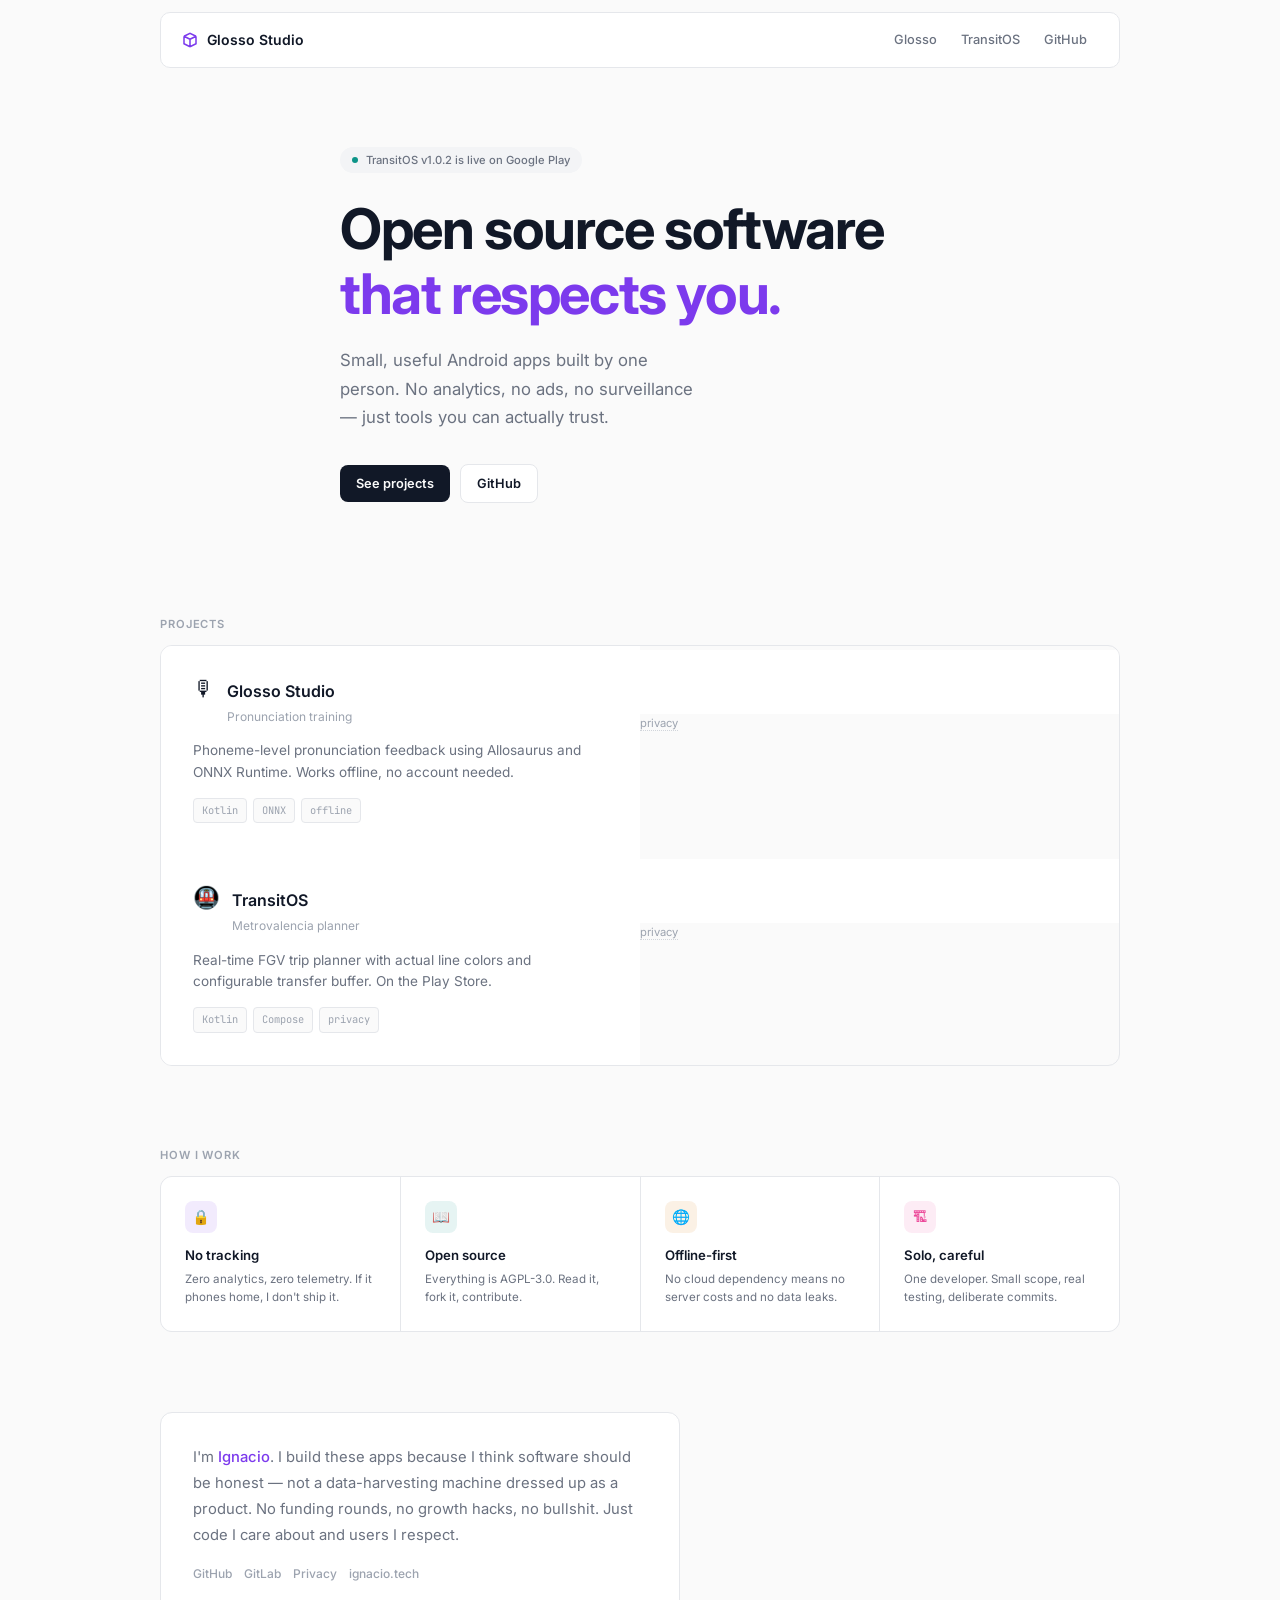
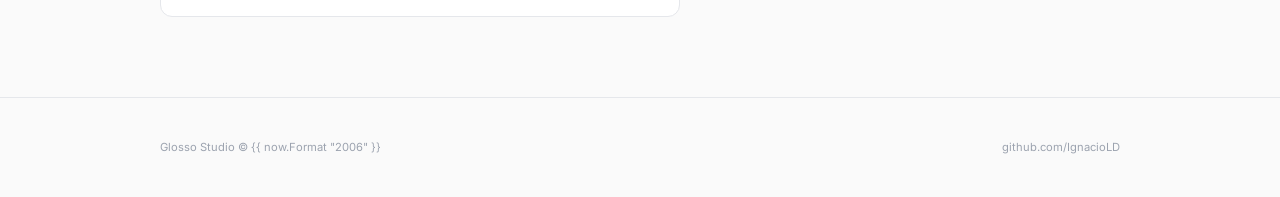
==== layouts/index.html @ 22bacb44 "Refine design: less AI-looking, more polished indie feel - Warmer color palette (warm stone dark mod" ====
<!doctype html>
<html lang="en" dir="ltr">
<head>
  <meta charset="utf-8">
  <meta name="viewport" content="width=device-width,initial-scale=1">
  <title>Glosso Studio</title>
  <meta name="description" content="Independent open-source software by IgnacioLD.">
  <link rel="preconnect" href="https://fonts.googleapis.com">
  <link rel="preconnect" href="https://fonts.gstatic.com" crossorigin>
  <link href="https://fonts.googleapis.com/css2?family=Inter:wght@400;500;550;600;700&family=JetBrains+Mono:wght@400;500&display=swap" rel="stylesheet">
  <style>
    *,*::before,*::after{box-sizing:border-box;margin:0;padding:0}
    html{scroll-behavior:smooth;-webkit-text-size-adjust:100%}
    :root{
      --bg:#fafafa;--bg2:#fff;--bg3:#f3f4f6;
      --b1:#e5e7eb;--b2:#d1d5db;
      --fg:#111827;--fg2:#6b7280;--fg3:#9ca3af;
      --purple:#7c3aed;--purple2:#6d28d9;--teal:#0d9488;--amber:#d97706;
    }
    @media(prefers-color-scheme:dark){
      :root{--bg:#0c0a09;--bg2:#1c1917;--bg3:#292524;--b1:#292524;--b2:#44403c;--fg:#fafaf9;--fg2:#a8a29e;--fg3:#78716c}
    }

    body{
      font-family:'Inter',system-ui,sans-serif;
      background:var(--bg);color:var(--fg);
      line-height:1.65;-webkit-font-smoothing:antialiased;
    }
    ::selection{background:var(--purple);color:#fff}
    a{color:inherit;text-decoration:none}

    /* ---- nav ---- */
    .nav-bar{position:fixed;top:0;left:0;right:0;z-index:100;padding:0 1.5rem;pointer-events:none}
    .nav-bar>*{pointer-events:auto}
    .nav-inner{max-width:960px;margin:0 auto;display:flex;align-items:center;justify-content:space-between;height:56px;margin-top:.75rem;padding:0 1.25rem;background:var(--bg2);border:1px solid var(--b1);border-radius:.625rem}
    .nav-home{display:flex;align-items:center;gap:.5rem;font-weight:600;font-size:.875rem;color:var(--fg)}
    .nav-home svg{width:18px;height:18px;color:var(--purple)}
    .nav-links{display:flex;align-items:center;gap:0}
    .nav-links a{padding:.375rem .75rem;font-size:.8rem;color:var(--fg2);transition:color .15s;font-weight:500}
    .nav-links a:hover{color:var(--fg)}

    /* ---- hero ---- */
    .hero{padding:9rem 1.5rem 5rem}
    .hero-inner{max-width:600px;margin:0 auto}
    .hero h1{font-size:clamp(2.25rem,5vw,3.5rem);font-weight:700;letter-spacing:-.025em;line-height:1.15;margin-bottom:1.25rem;text-wrap:balance}
    .hero h1 mark{background:none;color:var(--purple)}
    .hero p{font-size:1.05rem;color:var(--fg2);max-width:460px;line-height:1.7;margin-bottom:2rem;text-wrap:balance}
    .hero-status{display:inline-flex;align-items:center;gap:.5rem;padding:.25rem .75rem;font-size:.7rem;font-weight:500;color:var(--fg2);background:var(--bg3);border-radius:99px;margin-bottom:1.5rem}
    .hero-status::before{content:'';width:6px;height:6px;border-radius:50%;background:var(--teal)}

    .btns{display:flex;align-items:center;gap:.625rem;flex-wrap:wrap}
    .btn{display:inline-flex;align-items:center;gap:.4rem;padding:.5rem 1rem;font-size:.8rem;font-weight:600;border-radius:.5rem;transition:all .15s;font-family:inherit}
    .btn-fill{background:var(--fg);color:var(--bg)}
    .btn-fill:hover{background:var(--purple);color:#fff}
    .btn-ghost{background:var(--bg2);color:var(--fg);border:1px solid var(--b1)}
    .btn-ghost:hover{border-color:var(--b2)}

    /* ---- sections ---- */
    .sec{padding:5rem 1.5rem}
    .sec-inner{max-width:960px;margin:0 auto}
    .sec-label{font-size:.7rem;font-weight:600;text-transform:uppercase;letter-spacing:.08em;color:var(--fg3);margin-bottom:.75rem}
    h2{font-size:1.75rem;font-weight:700;letter-spacing:-.015em;margin-bottom:1rem}

    /* ---- project cards ---- */
    .proj-grid{display:grid;grid-template-columns:1fr 1fr;gap:0;border:1px solid var(--b1);border-radius:.75rem;overflow:hidden}
    .proj-card{background:var(--bg2);padding:2rem;transition:background .2s;display:flex;flex-direction:column;gap:.875rem}
    .proj-card:hover{background:var(--bg3)}
    .proj-card+.proj-card{border-left:1px solid var(--b1)}
    .proj-top{display:flex;align-items:flex-start;gap:.75rem}
    .proj-emoji{font-size:1.35rem;line-height:1}
    .proj-name{font-weight:600;font-size:1rem;margin-bottom:.125rem}
    .proj-tagline{font-size:.75rem;color:var(--fg3)}
    .proj-desc{font-size:.85rem;color:var(--fg2);line-height:1.6;flex:1}
    .proj-tech{display:flex;flex-wrap:wrap;gap:.375rem}
    .proj-tech span{font-family:'JetBrains Mono',monospace;font-size:.65rem;padding:.2rem .5rem;background:var(--bg);border:1px solid var(--b1);color:var(--fg3);border-radius:.25rem}

    /* ---- values ---- */
    .vals{display:grid;grid-template-columns:repeat(4,1fr);gap:1px;background:var(--b1);border:1px solid var(--b1);border-radius:.75rem;overflow:hidden}
    .val{background:var(--bg2);padding:1.5rem}
    .val-icon{width:32px;height:32px;border-radius:.5rem;display:flex;align-items:center;justify-content:center;margin-bottom:.75rem;font-size:.9rem}
    .val-purple{background:rgba(124,58,237,.1);color:var(--purple)}
    .val-teal{background:rgba(13,148,136,.1);color:var(--teal)}
    .val-amber{background:rgba(217,119,6,.1);color:var(--amber)}
    .val h4{font-size:.825rem;font-weight:600;margin-bottom:.25rem}
    .val p{font-size:.725rem;color:var(--fg2);line-height:1.55}

    /* ---- about ---- */
    .about{max-width:520px;background:var(--bg2);border:1px solid var(--b1);border-radius:.75rem;padding:2rem}
    .about p{font-size:.925rem;color:var(--fg2);line-height:1.75}
    .about a{color:var(--purple);font-weight:500}
    .about a:hover{text-decoration:underline}
    .about-links{display:flex;gap:.75rem;margin-top:1rem;flex-wrap:wrap}
    .about-links a{font-size:.75rem;color:var(--fg3);font-weight:500;transition:color .15s}
    .about-links a:hover{color:var(--fg)}

    /* ---- foot ---- */
    .foot{border-top:1px solid var(--b1);padding:2.5rem 1.5rem}
    .foot-inner{max-width:960px;margin:0 auto;display:flex;justify-content:space-between;align-items:center;flex-wrap:wrap;gap:.75rem;font-size:.7rem;color:var(--fg3)}
    .foot-inner a{transition:color .15s}
    .foot-inner a:hover{color:var(--fg)}

    @media(max-width:640px){
      .proj-grid,.vals{grid-template-columns:1fr}
      .proj-card+.proj-card{border-left:none;border-top:1px solid var(--b1)}
      .nav-links{display:none}
    }
  </style>
</head>
<body>
  <nav class="nav-bar">
    <div class="nav-inner">
      <a href="/" class="nav-home">
        <svg viewBox="0 0 24 24" fill="none" stroke="currentColor" stroke-width="2"><path d="M20 7l-8-4-8 4m16 0l-8 4m8-4v10l-8 4m0-10L4 7m8 4v10M4 7v10l8 4"/></svg>
        Glosso Studio
      </a>
      <div class="nav-links">
        <a href="/features/">Glosso</a>
        <a href="/transitos/">TransitOS</a>
        <a href="https://github.com/IgnacioLD" target="_blank" rel="noopener">GitHub</a>
      </div>
    </div>
  </nav>

  <section class="hero">
    <div class="hero-inner">
      <div class="hero-status">TransitOS v1.0.2 is live on Google Play</div>
      <h1>Open source software <mark>that respects you.</mark></h1>
      <p>Small, useful Android apps built by one person. No analytics, no ads, no surveillance — just tools you can actually trust.</p>
      <div class="btns">
        <a href="#work" class="btn btn-fill">See projects</a>
        <a href="https://github.com/IgnacioLD" class="btn btn-ghost" target="_blank" rel="noopener">GitHub</a>
      </div>
    </div>
  </section>

  <section id="work" class="sec" style="padding-top:2rem">
    <div class="sec-inner">
      <div class="sec-label">Projects</div>

      <div class="proj-grid">
        <a href="/features/" class="proj-card">
          <div class="proj-top">
            <div class="proj-emoji">&#x1f399;</div>
            <div>
              <div class="proj-name">Glosso Studio</div>
              <div class="proj-tagline">Pronunciation training</div>
            </div>
          </div>
          <p class="proj-desc">Phoneme-level pronunciation feedback using Allosaurus and ONNX Runtime. Works offline, no account needed.</p>
          <div class="proj-tech">
            <span>Kotlin</span><span>ONNX</span><span>offline</span>
          </div>
          <div style="margin-top:.25rem;font-size:.7rem;color:var(--fg3)">
            <a href="/privacy-policy/" style="color:inherit;border-bottom:1px dotted var(--b2)">privacy</a>
          </div>
        </a>

        <a href="/transitos/" class="proj-card">
          <div class="proj-top">
            <div class="proj-emoji">&#x1f687;</div>
            <div>
              <div class="proj-name">TransitOS</div>
              <div class="proj-tagline">Metrovalencia planner</div>
            </div>
          </div>
          <p class="proj-desc">Real-time FGV trip planner with actual line colors and configurable transfer buffer. On the Play Store.</p>
          <div class="proj-tech">
            <span>Kotlin</span><span>Compose</span><span>privacy</span>
          </div>
          <div style="margin-top:.25rem;font-size:.7rem;color:var(--fg3)">
            <a href="/transitos/privacy-policy/" style="color:inherit;border-bottom:1px dotted var(--b2)">privacy</a>
          </div>
        </a>
      </div>
    </div>
  </section>

  <section class="sec" style="padding-top:0">
    <div class="sec-inner">
      <div class="sec-label">How I work</div>
      <div class="vals">
        <div class="val">
          <div class="val-icon val-purple">&#x1f512;</div>
          <h4>No tracking</h4>
          <p>Zero analytics, zero telemetry. If it phones home, I don't ship it.</p>
        </div>
        <div class="val">
          <div class="val-icon val-teal">&#x1f4d6;</div>
          <h4>Open source</h4>
          <p>Everything is AGPL-3.0. Read it, fork it, contribute.</p>
        </div>
        <div class="val">
          <div class="val-icon val-amber">&#x1f310;</div>
          <h4>Offline-first</h4>
          <p>No cloud dependency means no server costs and no data leaks.</p>
        </div>
        <div class="val">
          <div class="val-icon" style="background:rgba(236,72,153,.1);color:#ec4899">&#x1f3d7;</div>
          <h4>Solo, careful</h4>
          <p>One developer. Small scope, real testing, deliberate commits.</p>
        </div>
      </div>
    </div>
  </section>

  <section class="sec" style="padding-top:0">
    <div class="sec-inner">
      <div class="about">
        <p>
          I'm <a href="https://ignacio.tech" target="_blank" rel="noopener">Ignacio</a>.
          I build these apps because I think software should be honest — not a data-harvesting machine dressed up as a product.
          No funding rounds, no growth hacks, no bullshit.
          Just code I care about and users I respect.
        </p>
        <div class="about-links">
          <a href="https://github.com/IgnacioLD" target="_blank" rel="noopener">GitHub</a>
          <a href="https://gitlab.com/shirobyte421/glosso-studio" target="_blank" rel="noopener">GitLab</a>
          <a href="/privacy-policy/">Privacy</a>
          <a href="https://ignacio.tech" target="_blank" rel="noopener">ignacio.tech</a>
        </div>
      </div>
    </div>
  </section>

  <footer class="foot">
    <div class="foot-inner">
      <span>Glosso Studio &copy; {{ now.Format "2006" }}</span>
      <a href="https://github.com/IgnacioLD" target="_blank" rel="noopener">github.com/IgnacioLD</a>
    </div>
  </footer>
</body>
</html>
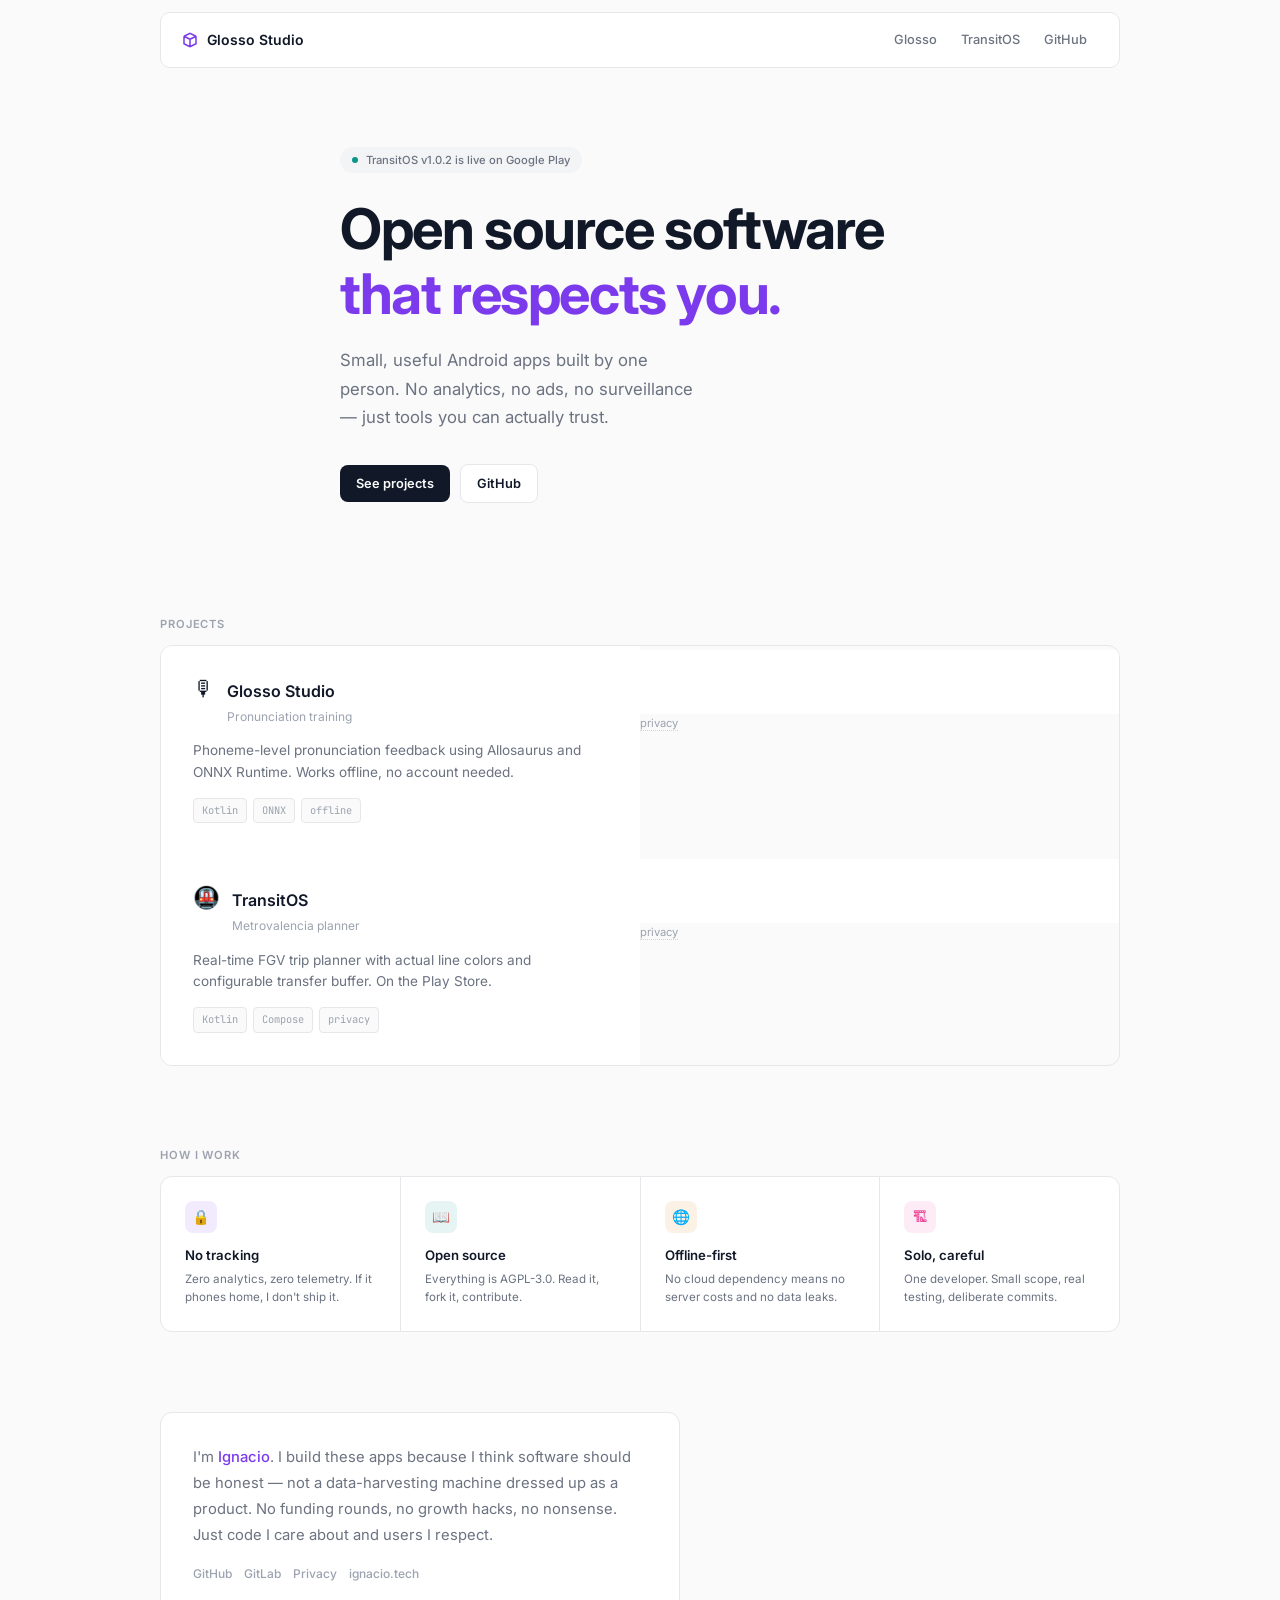
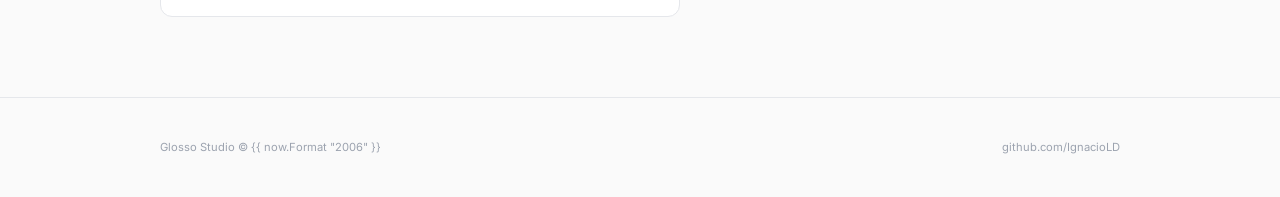
==== commit 765be5fd: "Remove profanity from about section" ====
--- a/layouts/index.html
+++ b/layouts/index.html
@@ -209,7 +209,7 @@
         <p>
           I'm <a href="https://ignacio.tech" target="_blank" rel="noopener">Ignacio</a>.
           I build these apps because I think software should be honest — not a data-harvesting machine dressed up as a product.
-          No funding rounds, no growth hacks, no bullshit.
+          No funding rounds, no growth hacks, no nonsense.
           Just code I care about and users I respect.
         </p>
         <div class="about-links">
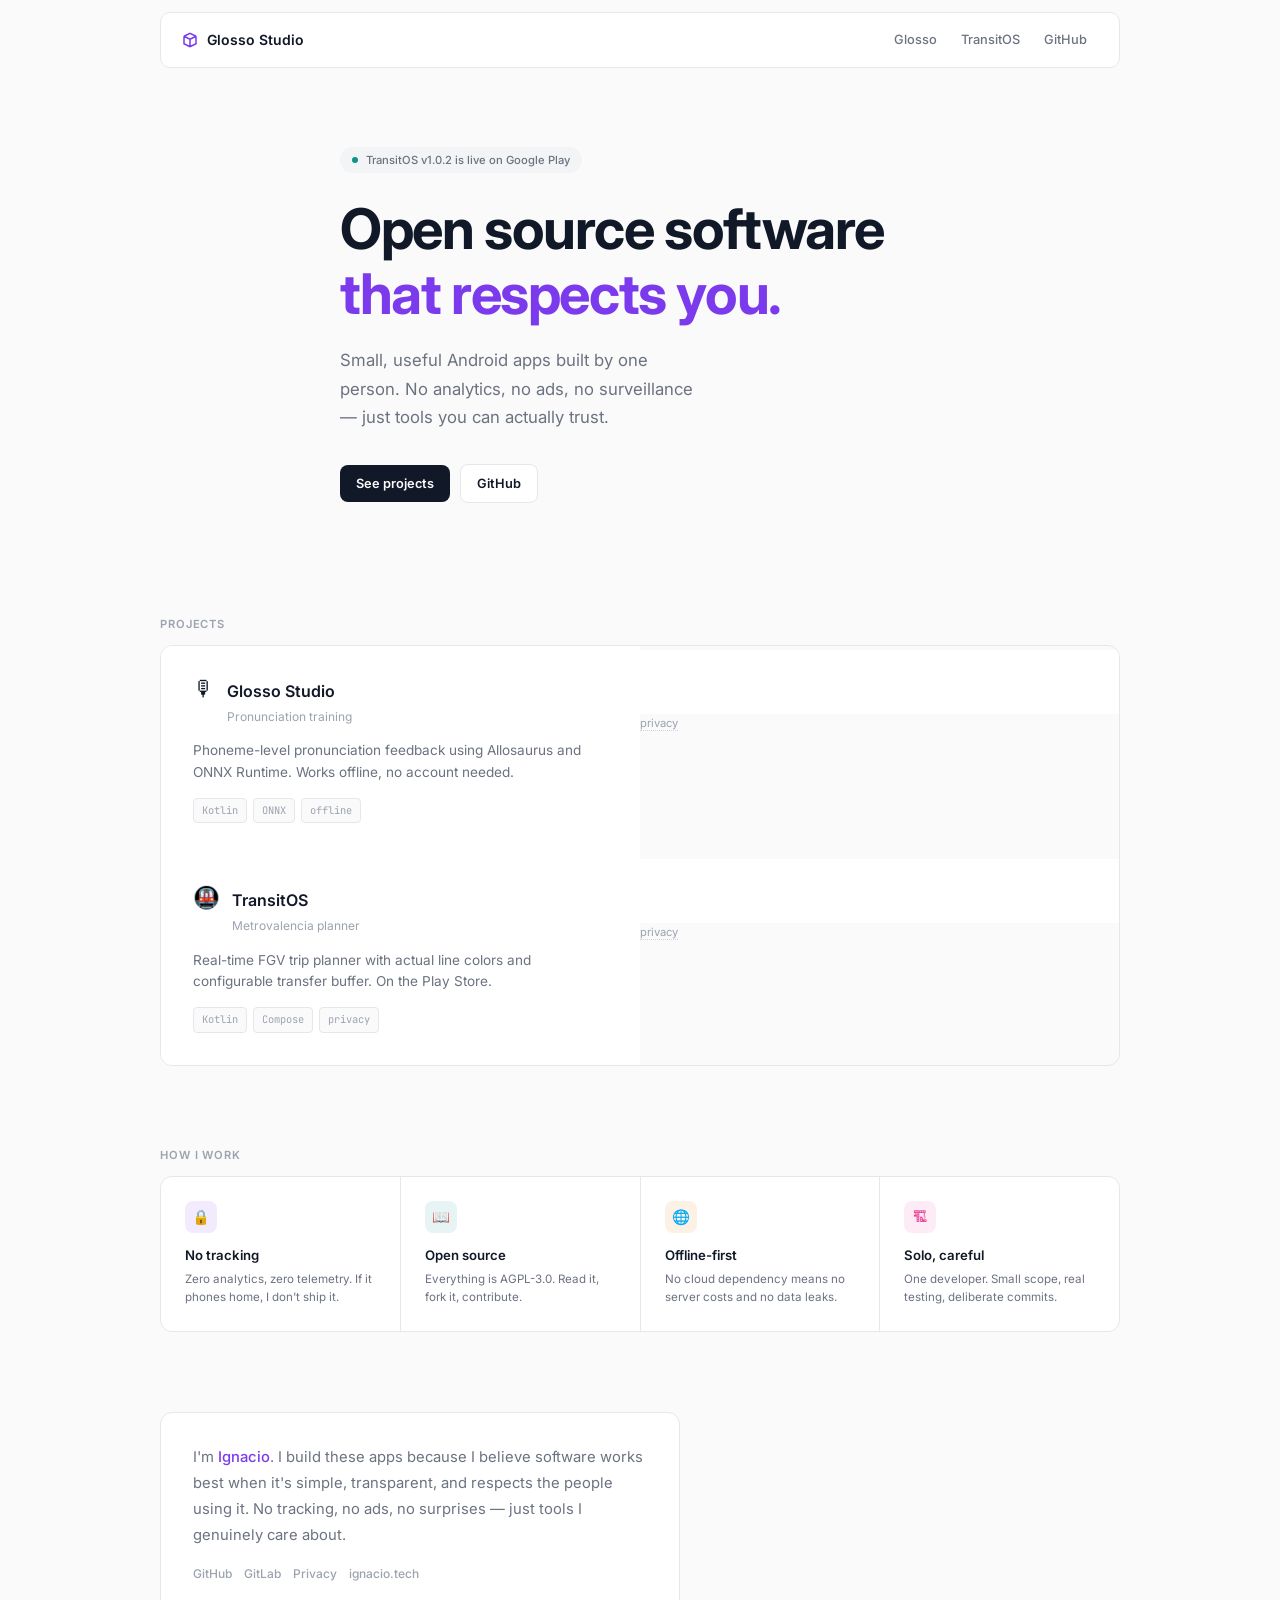
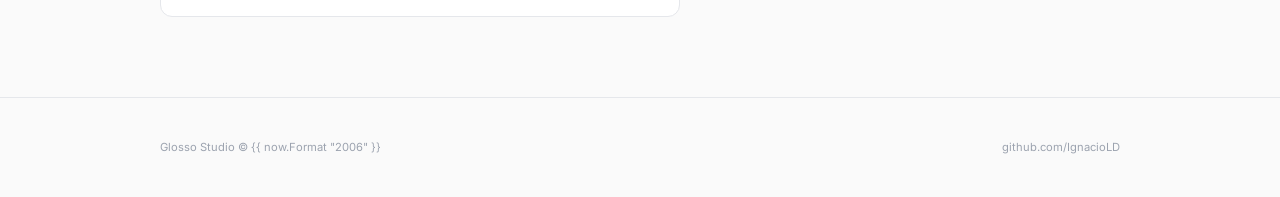
==== commit 3ef050e1: "Soften about section copy to be more polite" ====
--- a/layouts/index.html
+++ b/layouts/index.html
@@ -208,9 +208,8 @@
       <div class="about">
         <p>
           I'm <a href="https://ignacio.tech" target="_blank" rel="noopener">Ignacio</a>.
-          I build these apps because I think software should be honest — not a data-harvesting machine dressed up as a product.
-          No funding rounds, no growth hacks, no nonsense.
-          Just code I care about and users I respect.
+          I build these apps because I believe software works best when it's simple, transparent, and respects the people using it.
+          No tracking, no ads, no surprises — just tools I genuinely care about.
         </p>
         <div class="about-links">
           <a href="https://github.com/IgnacioLD" target="_blank" rel="noopener">GitHub</a>
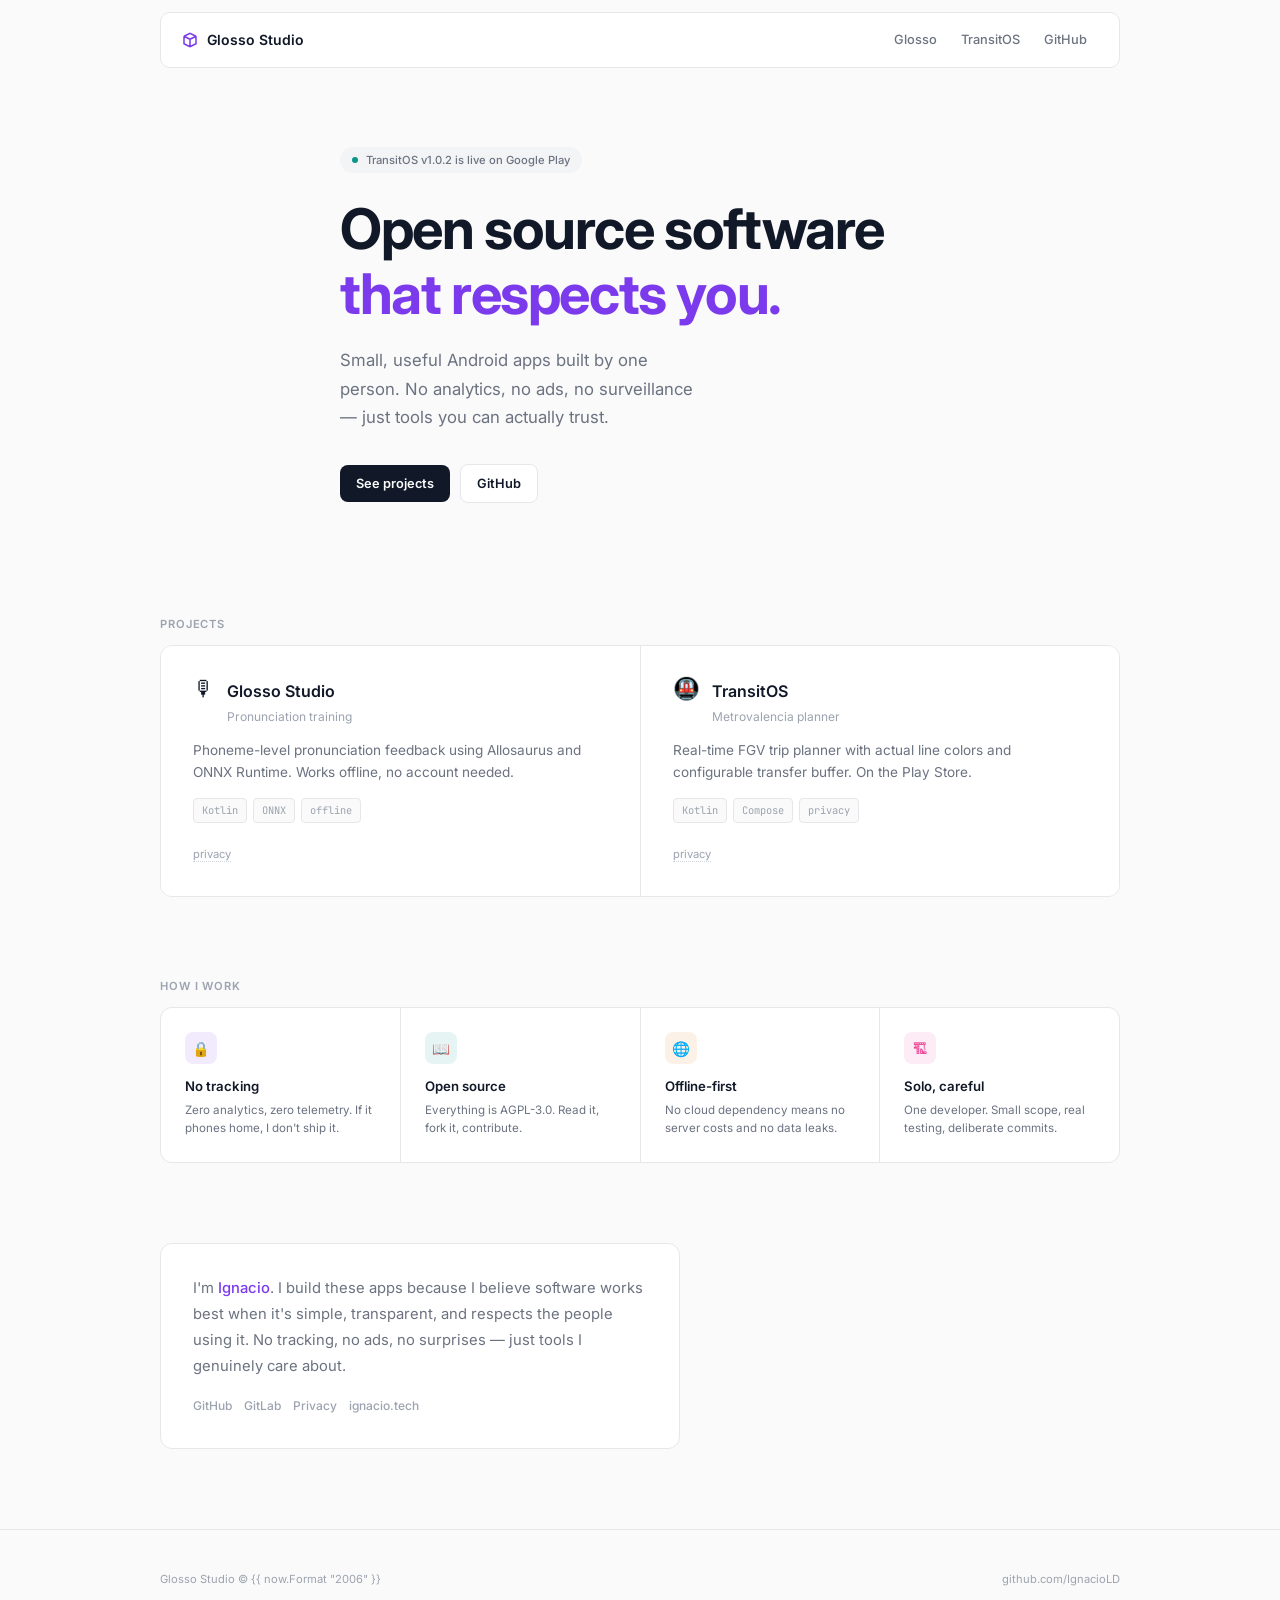
==== commit cacfab86: "Fix broken privacy links inside project cards (nested anchor)" ====
--- a/layouts/index.html
+++ b/layouts/index.html
@@ -150,8 +150,11 @@
           <div class="proj-tech">
             <span>Kotlin</span><span>ONNX</span><span>offline</span>
           </div>
-          <div style="margin-top:.25rem;font-size:.7rem;color:var(--fg3)">
-            <a href="/privacy-policy/" style="color:inherit;border-bottom:1px dotted var(--b2)">privacy</a>
+          <div style="margin-top:.5rem;font-size:.7rem;color:var(--fg3)">
+            <span
+              onclick="event.preventDefault();event.stopPropagation();location.href='/privacy-policy/'"
+              style="cursor:pointer;border-bottom:1px dotted var(--b2)"
+            >privacy</span>
           </div>
         </a>
 
@@ -167,8 +170,11 @@
           <div class="proj-tech">
             <span>Kotlin</span><span>Compose</span><span>privacy</span>
           </div>
-          <div style="margin-top:.25rem;font-size:.7rem;color:var(--fg3)">
-            <a href="/transitos/privacy-policy/" style="color:inherit;border-bottom:1px dotted var(--b2)">privacy</a>
+          <div style="margin-top:.5rem;font-size:.7rem;color:var(--fg3)">
+            <span
+              onclick="event.preventDefault();event.stopPropagation();location.href='/transitos/privacy-policy/'"
+              style="cursor:pointer;border-bottom:1px dotted var(--b2)"
+            >privacy</span>
           </div>
         </a>
       </div>
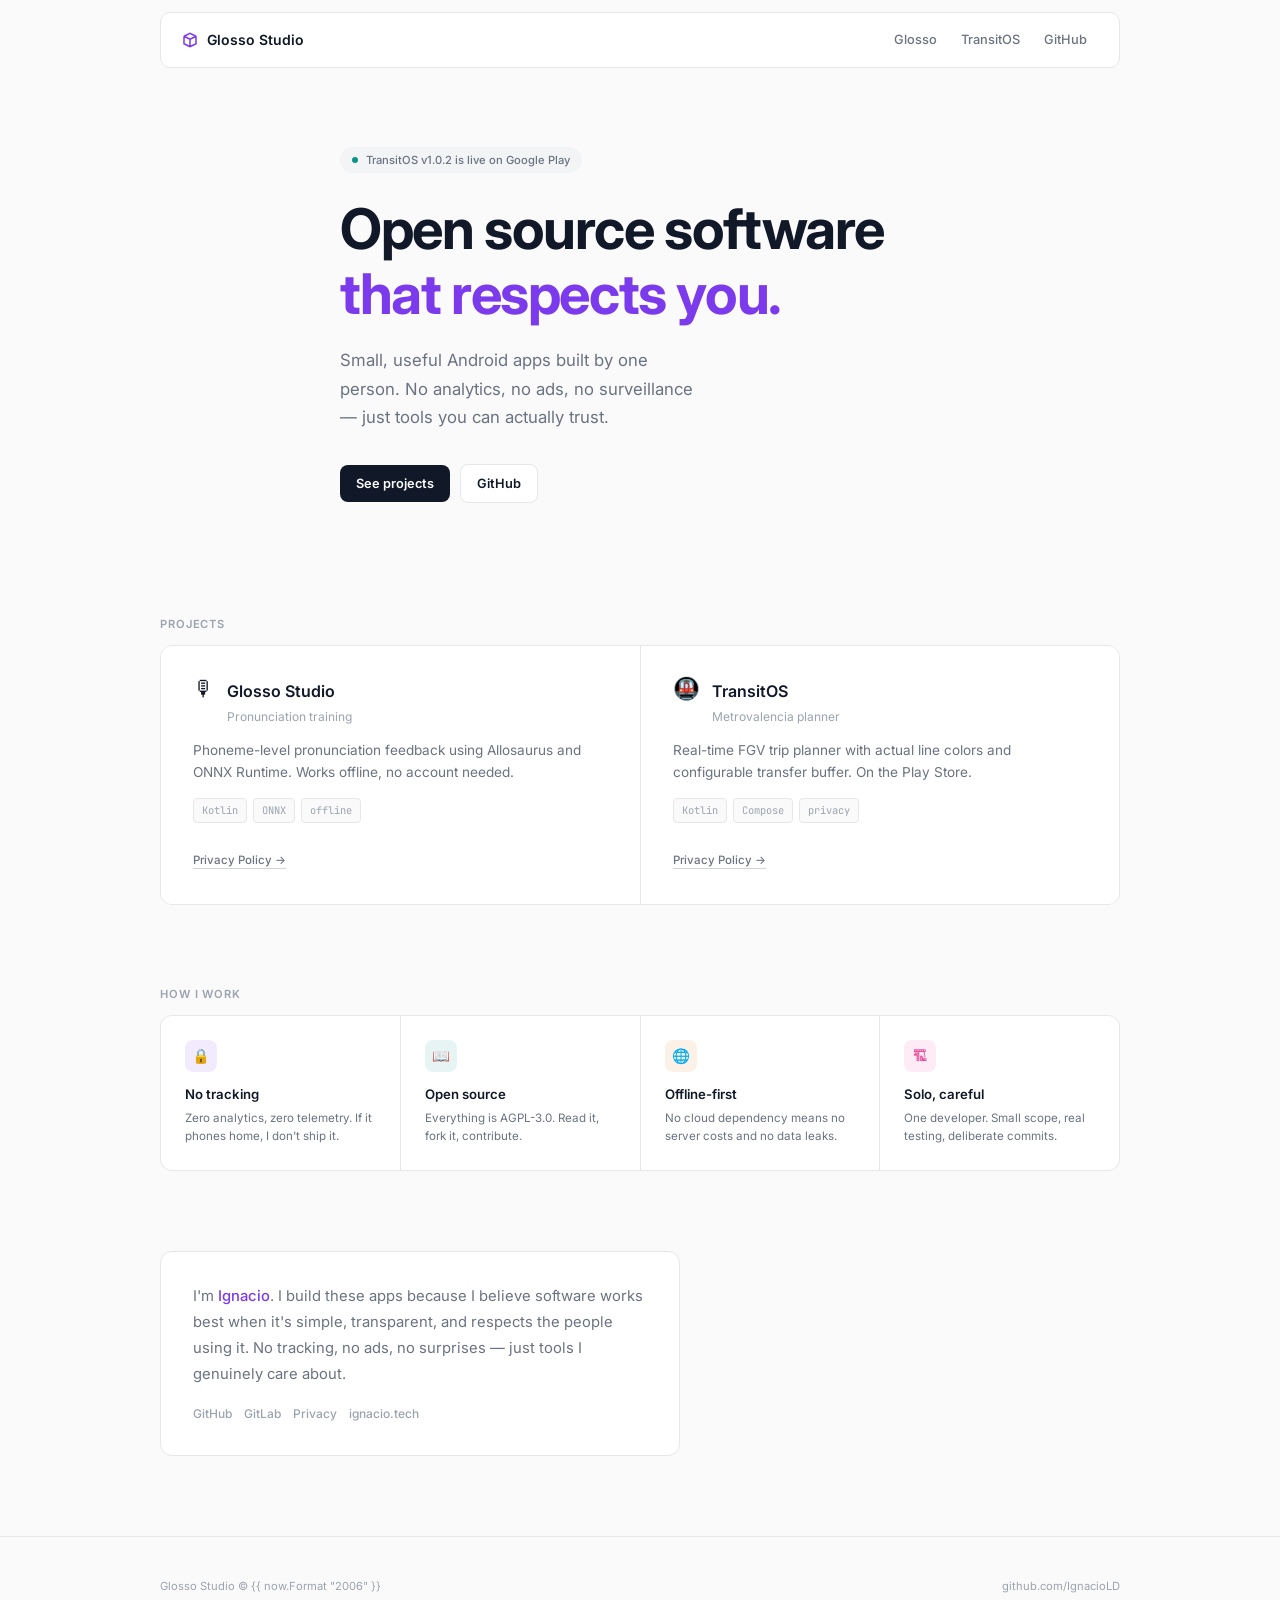
==== commit b600b763: "Make privacy links visible — larger text, solid underline, arrow" ====
--- a/layouts/index.html
+++ b/layouts/index.html
@@ -150,11 +150,11 @@
           <div class="proj-tech">
             <span>Kotlin</span><span>ONNX</span><span>offline</span>
           </div>
-          <div style="margin-top:.5rem;font-size:.7rem;color:var(--fg3)">
+          <div style="margin-top:.5rem">
             <span
               onclick="event.preventDefault();event.stopPropagation();location.href='/privacy-policy/'"
-              style="cursor:pointer;border-bottom:1px dotted var(--b2)"
-            >privacy</span>
+              style="cursor:pointer;font-size:.72rem;font-weight:500;color:var(--fg2);border-bottom:1px solid var(--b2);padding-bottom:1px"
+            >Privacy Policy &rarr;</span>
           </div>
         </a>
 
@@ -170,11 +170,11 @@
           <div class="proj-tech">
             <span>Kotlin</span><span>Compose</span><span>privacy</span>
           </div>
-          <div style="margin-top:.5rem;font-size:.7rem;color:var(--fg3)">
+          <div style="margin-top:.5rem">
             <span
               onclick="event.preventDefault();event.stopPropagation();location.href='/transitos/privacy-policy/'"
-              style="cursor:pointer;border-bottom:1px dotted var(--b2)"
-            >privacy</span>
+              style="cursor:pointer;font-size:.72rem;font-weight:500;color:var(--fg2);border-bottom:1px solid var(--b2);padding-bottom:1px"
+            >Privacy Policy &rarr;</span>
           </div>
         </a>
       </div>
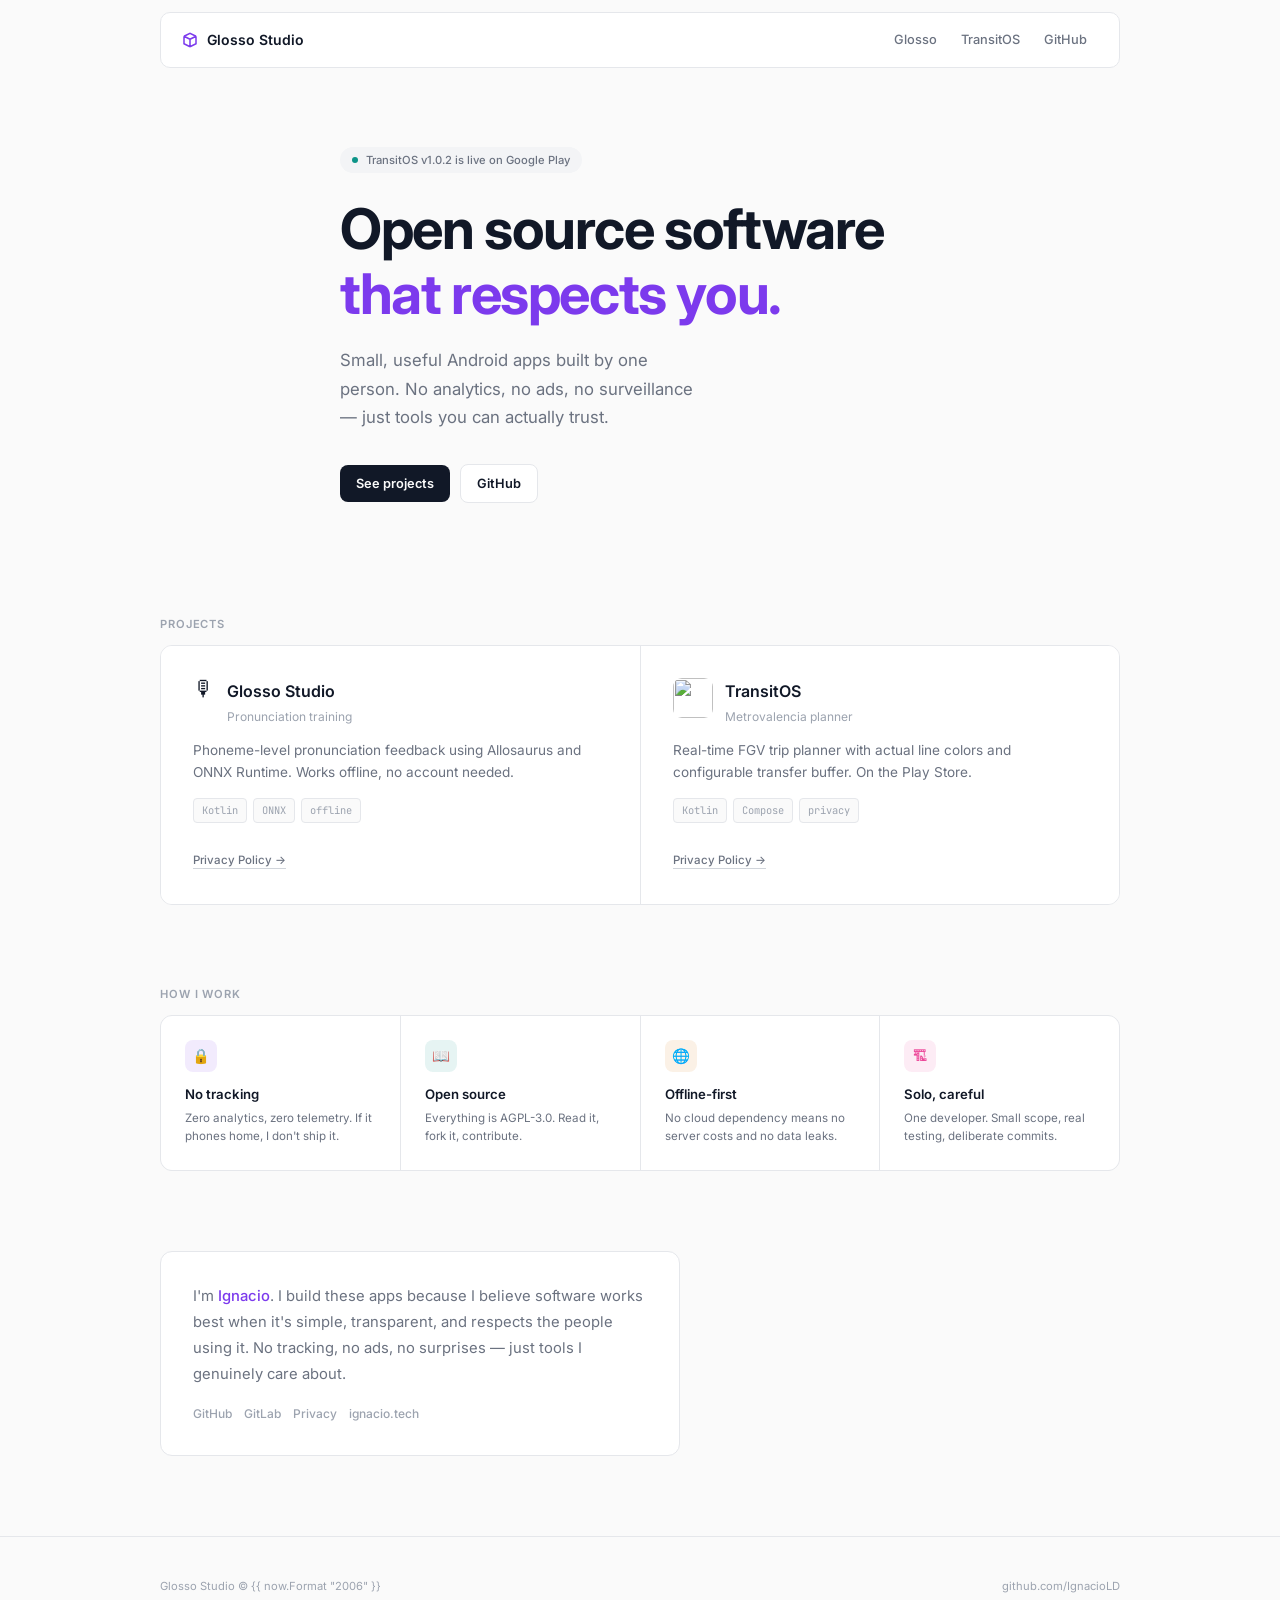
==== commit 7080fcc0: "Add TransitOS metro-train icon to website pages" ====
--- a/layouts/index.html
+++ b/layouts/index.html
@@ -160,7 +160,7 @@
 
         <a href="/transitos/" class="proj-card">
           <div class="proj-top">
-            <div class="proj-emoji">&#x1f687;</div>
+            <img src="/icon-transitos.svg" alt="" style="width:40px;height:40px;border-radius:9px;flex-shrink:0">
             <div>
               <div class="proj-name">TransitOS</div>
               <div class="proj-tagline">Metrovalencia planner</div>
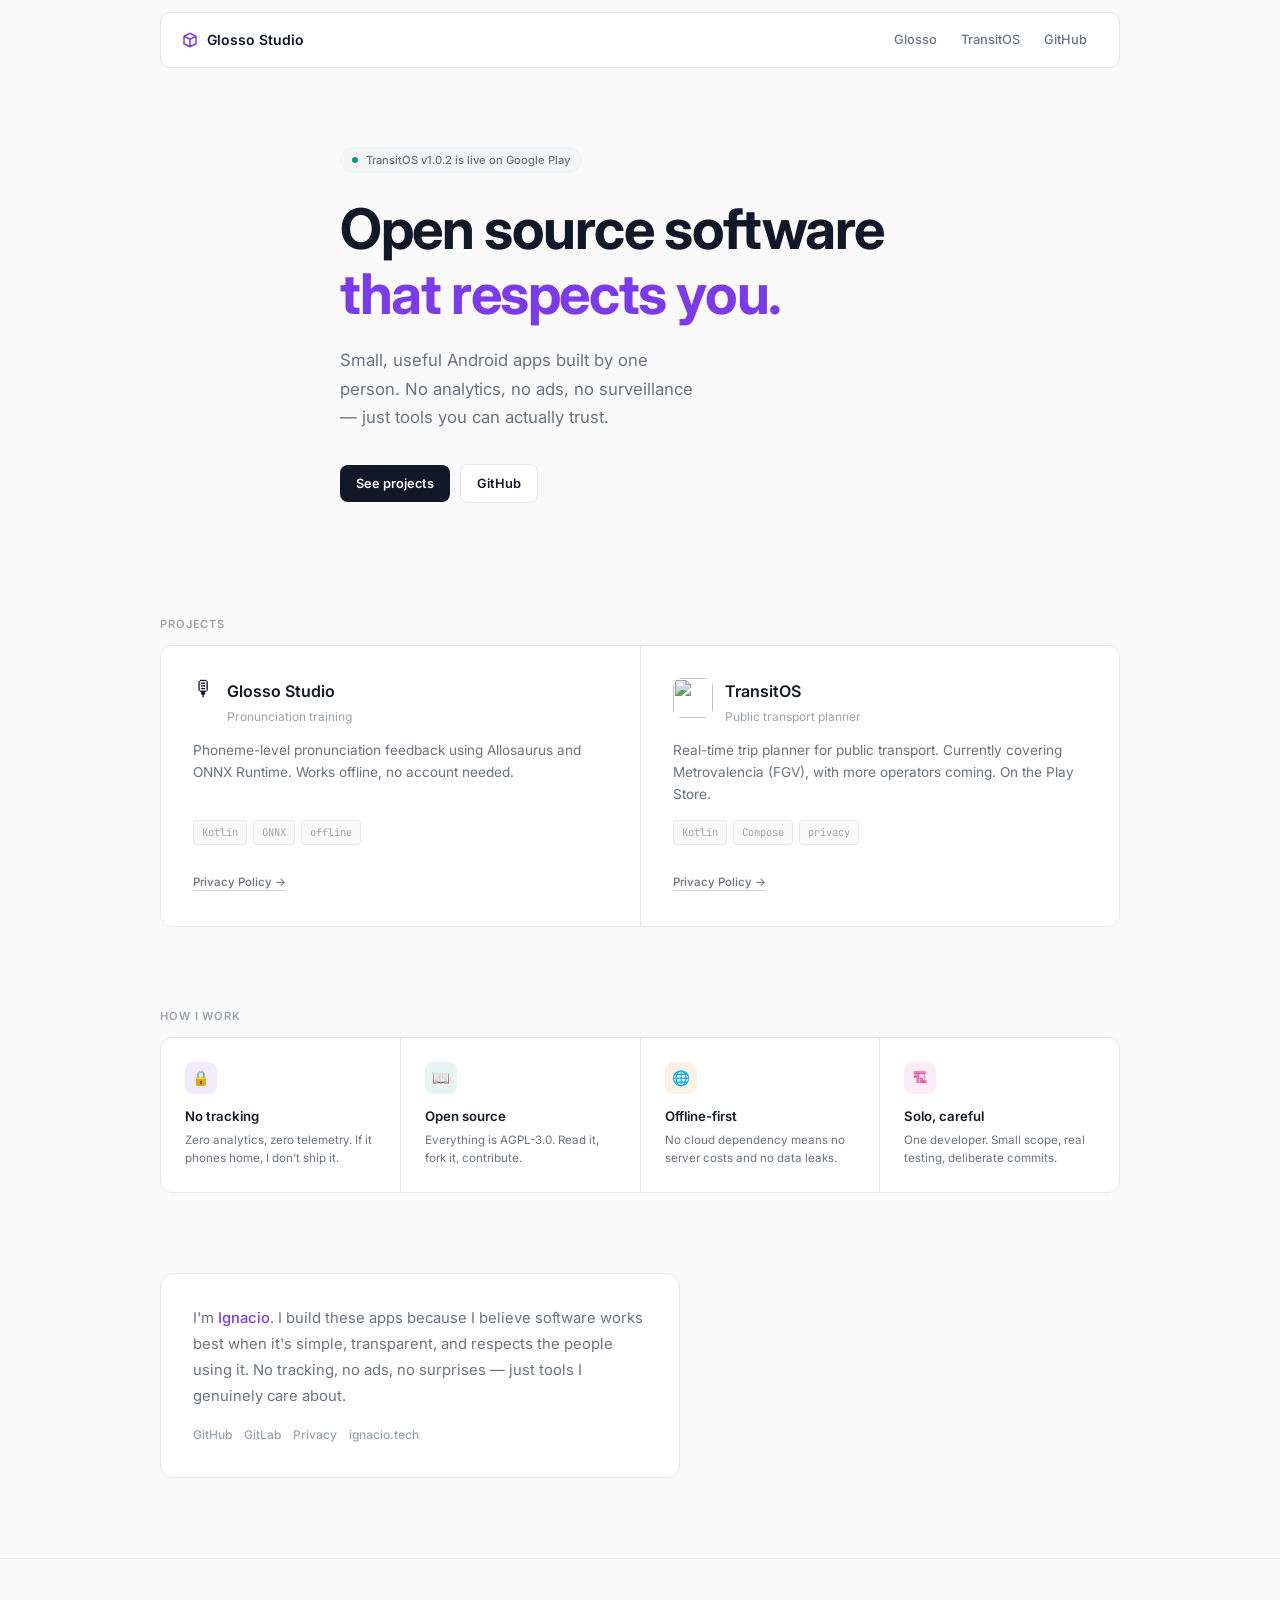
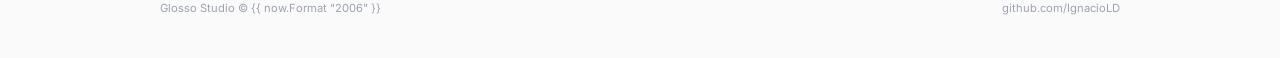
==== commit a6005d53: "Frame TransitOS as multi-operator public transport app, Metrovalencia is first provider" ====
--- a/layouts/index.html
+++ b/layouts/index.html
@@ -163,10 +163,10 @@
             <img src="/icon-transitos.svg" alt="" style="width:40px;height:40px;border-radius:9px;flex-shrink:0">
             <div>
               <div class="proj-name">TransitOS</div>
-              <div class="proj-tagline">Metrovalencia planner</div>
+              <div class="proj-tagline">Public transport planner</div>
             </div>
           </div>
-          <p class="proj-desc">Real-time FGV trip planner with actual line colors and configurable transfer buffer. On the Play Store.</p>
+          <p class="proj-desc">Real-time trip planner for public transport. Currently covering Metrovalencia (FGV), with more operators coming. On the Play Store.</p>
           <div class="proj-tech">
             <span>Kotlin</span><span>Compose</span><span>privacy</span>
           </div>
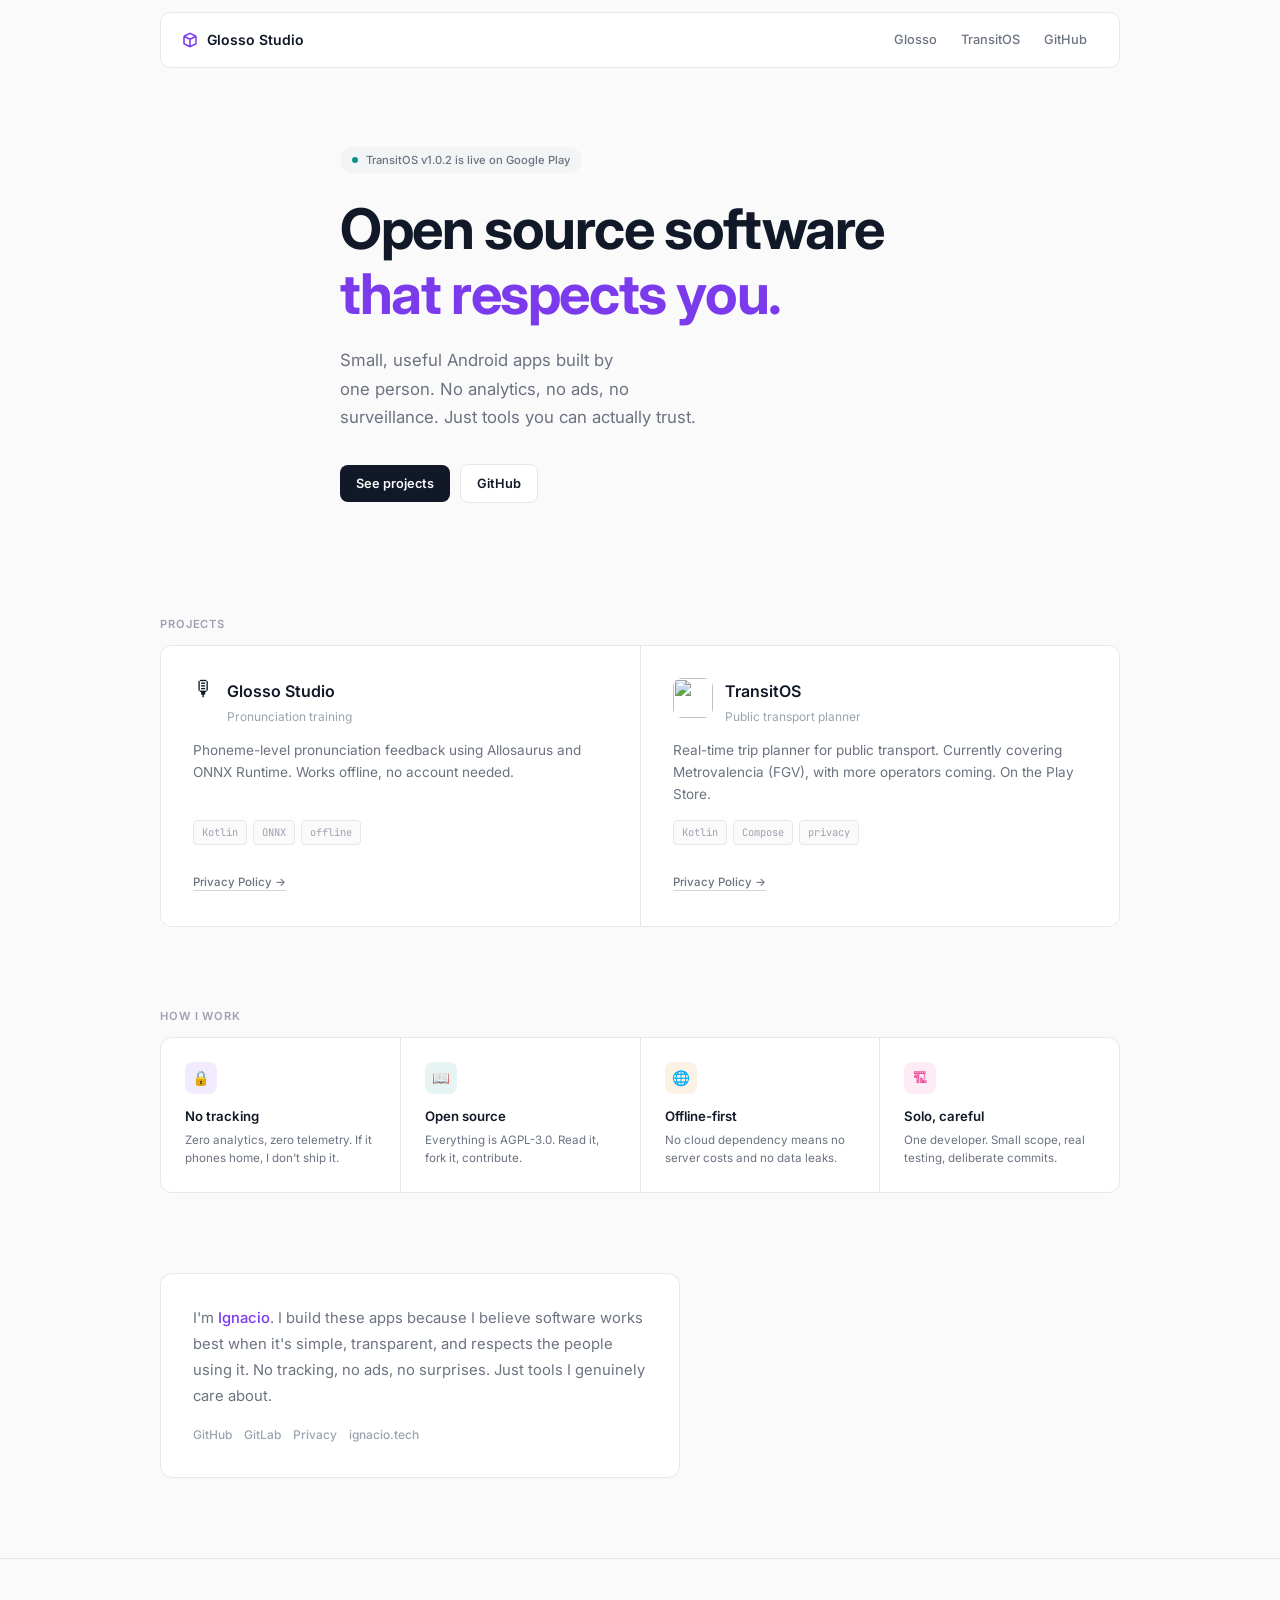
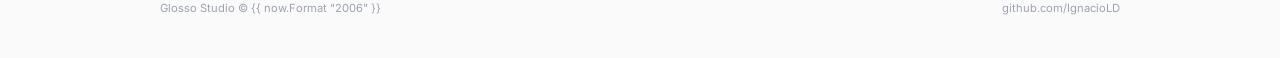
==== commit c185b2a5: "Rework landing and content copy" ====
--- a/layouts/index.html
+++ b/layouts/index.html
@@ -125,7 +125,7 @@
     <div class="hero-inner">
       <div class="hero-status">TransitOS v1.0.2 is live on Google Play</div>
       <h1>Open source software <mark>that respects you.</mark></h1>
-      <p>Small, useful Android apps built by one person. No analytics, no ads, no surveillance — just tools you can actually trust.</p>
+      <p>Small, useful Android apps built by one person. No analytics, no ads, no surveillance. Just tools you can actually trust.</p>
       <div class="btns">
         <a href="#work" class="btn btn-fill">See projects</a>
         <a href="https://github.com/IgnacioLD" class="btn btn-ghost" target="_blank" rel="noopener">GitHub</a>
@@ -215,7 +215,7 @@
         <p>
           I'm <a href="https://ignacio.tech" target="_blank" rel="noopener">Ignacio</a>.
           I build these apps because I believe software works best when it's simple, transparent, and respects the people using it.
-          No tracking, no ads, no surprises — just tools I genuinely care about.
+          No tracking, no ads, no surprises. Just tools I genuinely care about.
         </p>
         <div class="about-links">
           <a href="https://github.com/IgnacioLD" target="_blank" rel="noopener">GitHub</a>
